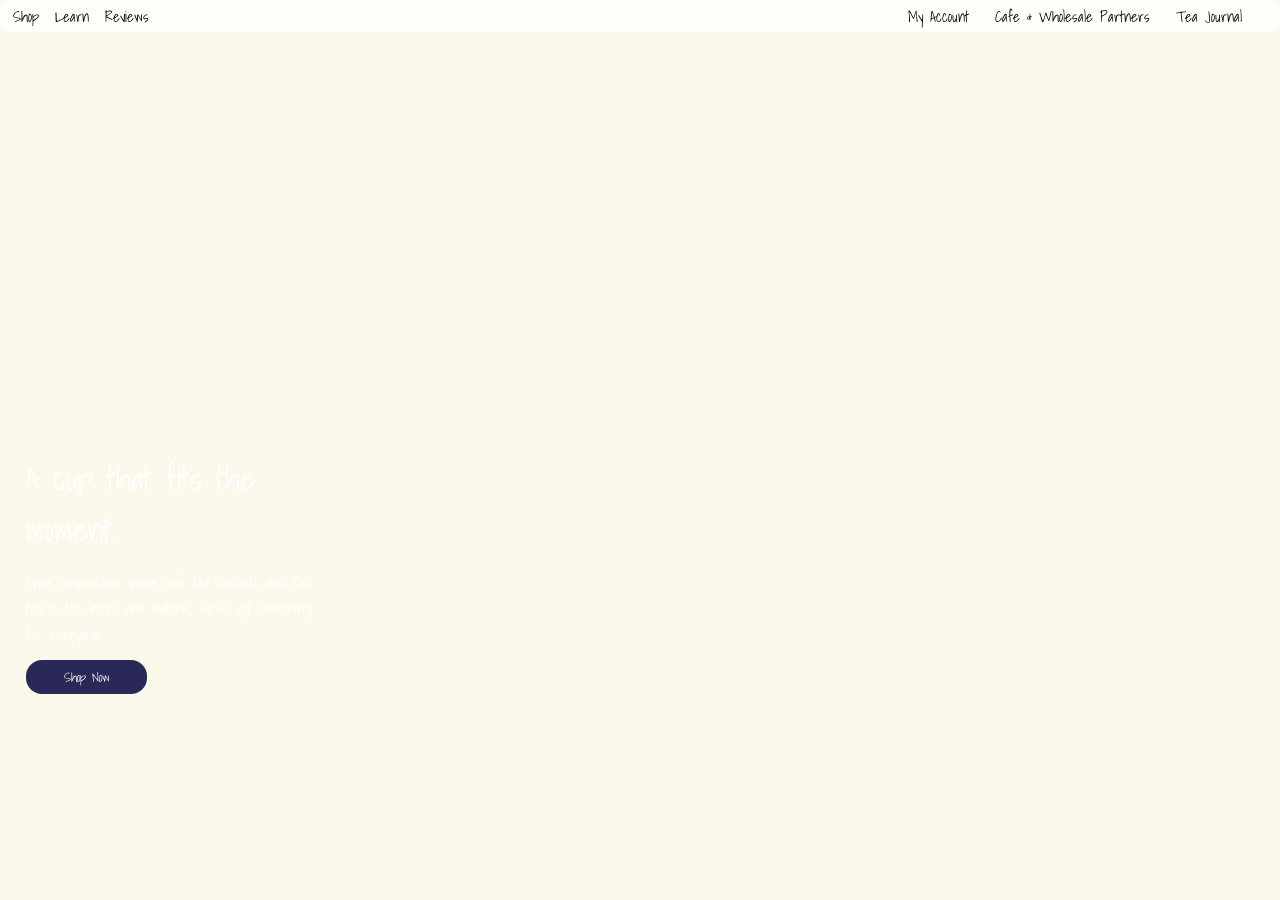
==== Practice_session_04.html @ cc4b5336 "initial update" ====
<!DOCTYPE html>
<html lang="en">

<head>
    <meta charset="UTF-8">
    <meta name="viewport" content="width=device-width, initial-scale=1.0">
    <title>Document</title>
    <link href="https://cdn.jsdelivr.net/npm/remixicon@4.9.0/fonts/remixicon.css" rel="stylesheet" />
    <link rel="stylesheet" href="session_04_styles.css">
</head>

<body>

    <main>
        <nav>
            <div class="nav-part-1">
                <h3>Shop</h3>
                <h3>Learn</h3>
                <h3>Reviews</h3>
            </div>
            <div class="nav-part-2">
                <img src="https://www.twoleavestea.com/cdn/shop/files/Twoleaves_logo.svg?v=1768205424&width=420" alt="">
            </div>
            <div class="nav-part-3">
                <h3>My Account</h3>
                <h3>Cafe & Wholesale Partners</h3>
                <h3>Tea Journal</h3>
                <i class="ri-shopping-bag-line"></i>
            </div>
        </nav>
        <section id="section-1">
            <h1>A cup that fits the moment.</h1>
            <p>From compostable whole leaf tea sachets and iced tea to tea lattes
                and matcha, we've got something for everyone.
            </p>
            <button>Shop Now</button>
        </section>
    </main>
</body>

</html>
---- session_04_styles.css ----
@font-face {
    font-family: reckless;
    src: url(./fonts/ShadowsIntoLight-Regular.ttf);
}
html, body{
    width: 100%;
    height: 100%;
}
*{
    margin: 0;
    padding: 0;
    box-sizing: border-box;
}
main{
    width: 100%;
    min-height: 100vh;
    background-color: #FBF9EB;
    
}
nav{
    width: 100%;
    background-color: #FFFEFB;
    display: flex;
    align-items: center;
    justify-content: space-between;
    font-family: reckless;
    padding: 0.3vw 1vw;
    border-radius: 1vw;
    font-size: 0.8rem;
    position: fixed;
    top: 0;
    left: 0;
}
nav .nav-part-1{
    display: flex;
    gap: 1rem;
    font-size: 0.8rem; 
    width: 33%;
}

.nav-part-1 h3{
    font-weight: 300;
}


.nav-part-2{
    width: 5vw;
    height: auto;
    display: flex;
    

}

.nav-part-2 img{
    width: 100%;
    object-fit: cover;
}

.nav-part-3{
    display:flex;
    width: 33%;
    gap: 2vw;
    align-items: center;
    justify-content: end;

}

.nav-part-3 h3{
    font-weight: 300;
}


.nav-part-3 svg{
    width: 2vw;

}


#section-1{
    width: 100%;
    height: 80vh;
    background-image: url(https://www.twoleavestea.com/cdn/shop/files/AlpineBerry.webp?v=1774284236&width=1280);
    background-size: contain;
    background-position: center;
    display: flex;
    justify-content: end;
    flex-direction: column;
    padding: 2vw;
    align-items: start;
    gap: 1vw;
}

#section-1 h1{
    font-size: 2rem;
    max-width: 18vw;
    font-family: reckless;
    color: white;
    font-weight: 300;

}

#section-1 p{
    font-size: 1rem;
    font-family: reckless;
    font-weight: 300;
    max-width: 23vw;
    color: white;

}

#section-1 button{
    padding: 0.5vw 3vw;
    border: none;
    background-color: #2a2857;
    color: white;
    font-family: reckless;
    border-radius: 1rem;
}

@media (min-width:768px){

}

@media (min-width:1024px){

}
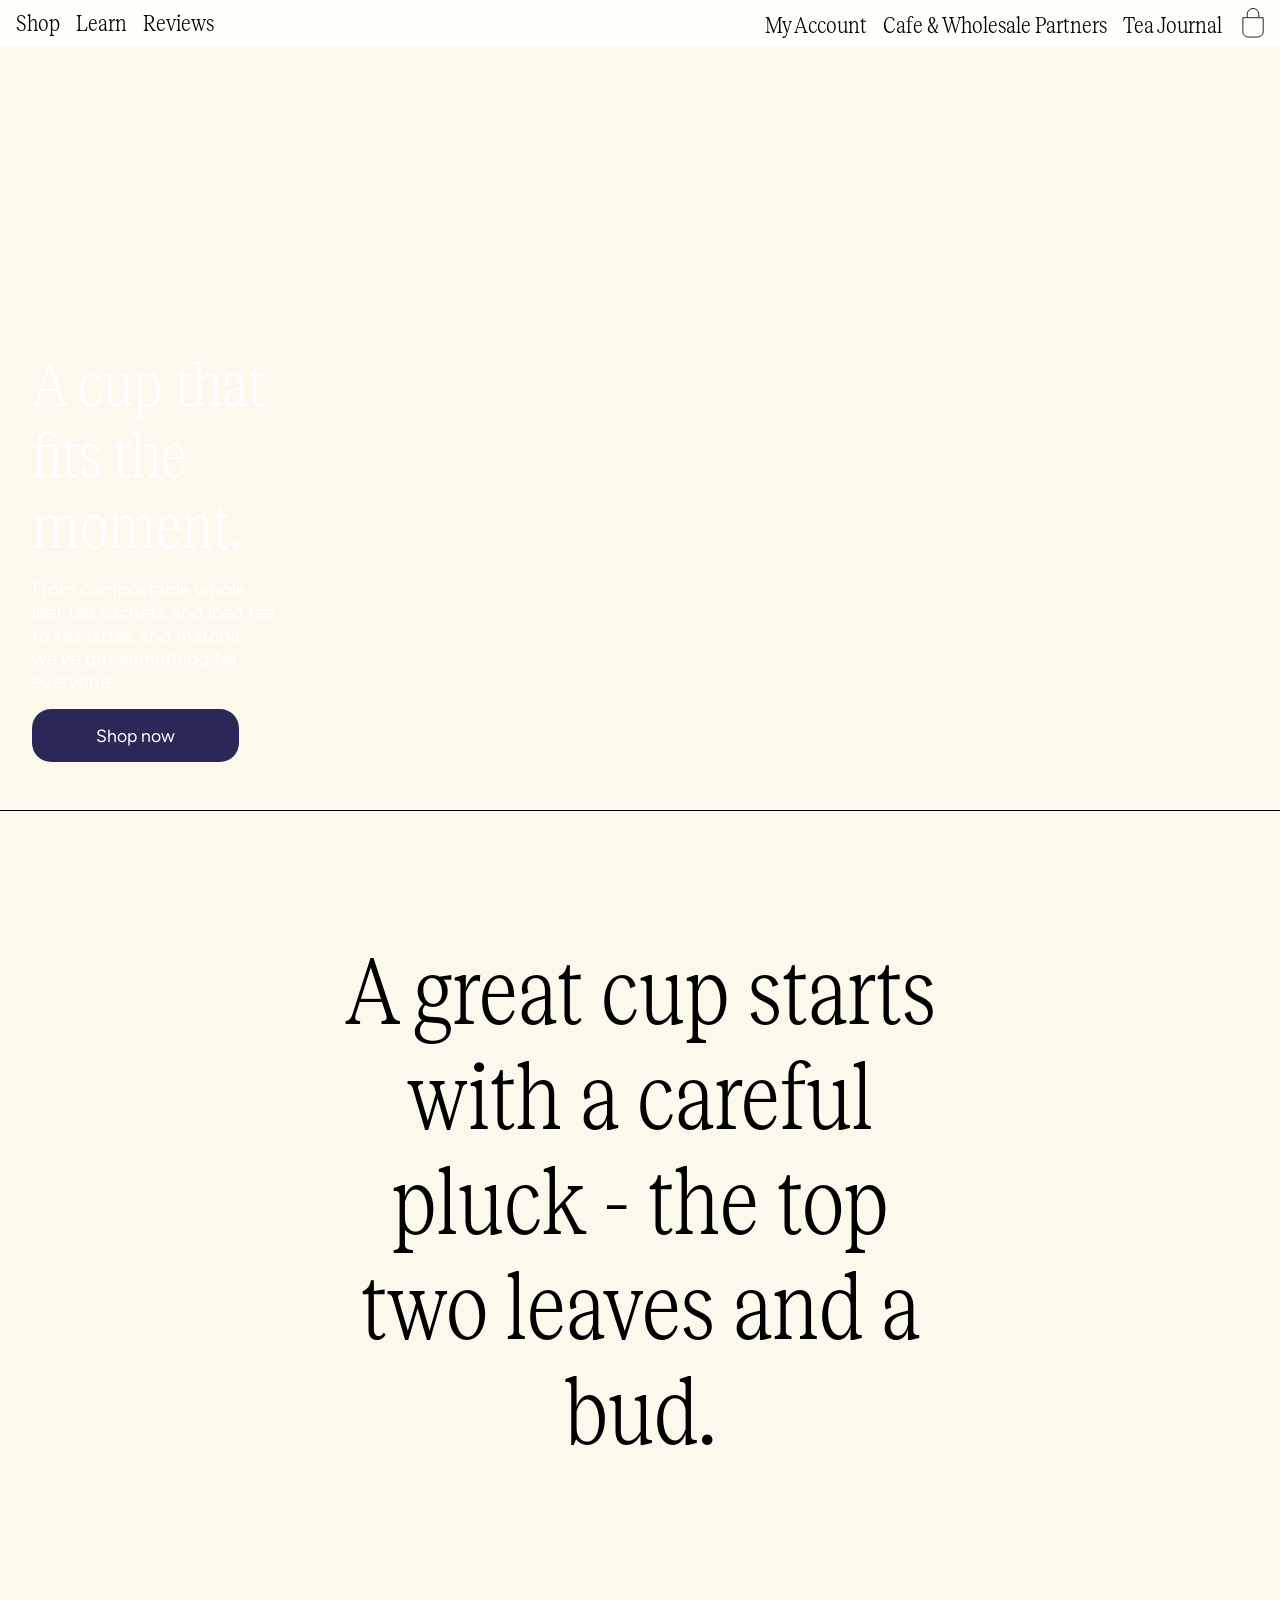
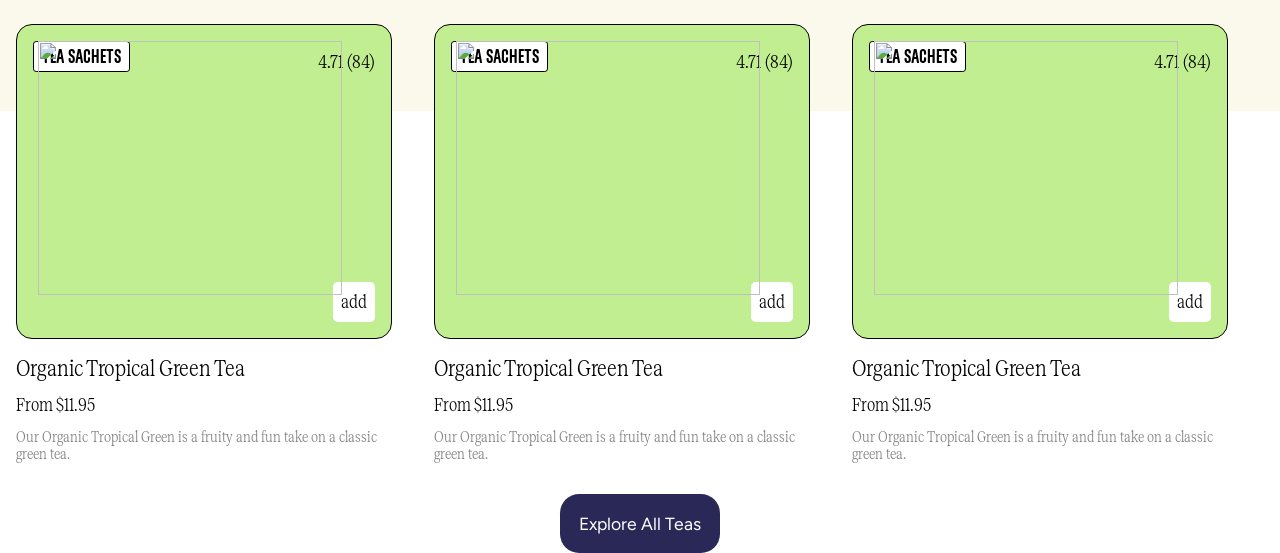
==== commit 7950aec7: "structure done" ====
--- a/Practice_session_04.html
+++ b/Practice_session_04.html
@@ -1,41 +1,244 @@
-<!DOCTYPE html>
+<!doctype html>
 <html lang="en">
-
-<head>
-    <meta charset="UTF-8">
-    <meta name="viewport" content="width=device-width, initial-scale=1.0">
+  <head>
+    <meta charset="UTF-8" />
+    <meta name="viewport" content="width=device-width, initial-scale=1.0" />
     <title>Document</title>
-    <link href="https://cdn.jsdelivr.net/npm/remixicon@4.9.0/fonts/remixicon.css" rel="stylesheet" />
-    <link rel="stylesheet" href="session_04_styles.css">
-</head>
-
-<body>
-
+    <link rel="stylesheet" href="session_04_styles.css" />
+    <link
+      href="https://cdn.jsdelivr.net/npm/remixicon@4.9.0/fonts/remixicon.css"
+      rel="stylesheet"
+    />
+  </head>
+
+  <body>
     <main>
-        <nav>
-            <div class="nav-part-1">
-                <h3>Shop</h3>
-                <h3>Learn</h3>
-                <h3>Reviews</h3>
-            </div>
-            <div class="nav-part-2">
-                <img src="https://www.twoleavestea.com/cdn/shop/files/Twoleaves_logo.svg?v=1768205424&width=420" alt="">
-            </div>
-            <div class="nav-part-3">
-                <h3>My Account</h3>
-                <h3>Cafe & Wholesale Partners</h3>
-                <h3>Tea Journal</h3>
-                <i class="ri-shopping-bag-line"></i>
-            </div>
-        </nav>
-        <section id="section-1">
-            <h1>A cup that fits the moment.</h1>
-            <p>From compostable whole leaf tea sachets and iced tea to tea lattes
-                and matcha, we've got something for everyone.
-            </p>
-            <button>Shop Now</button>
-        </section>
+      <nav>
+        <i id="menu-icon" class="ri-menu-line"></i>
+        <div class="nav-part-1">
+          <h3>Shop</h3>
+          <h3>Learn</h3>
+          <h3>Reviews</h3>
+        </div>
+        <div class="nav-part-2">
+          <img
+            src="https://www.twoleavestea.com/cdn/shop/files/Twoleaves_logo.svg?v=1768205424&width=420"
+            alt=""
+          />
+        </div>
+        <div class="nav-part-3">
+          <h3>My Account</h3>
+          <h3>Cafe & Wholesale Partners</h3>
+          <h3>Tea Journal</h3>
+          <svg
+            width="18"
+            height="31"
+            viewBox="0 0 18 31"
+            fill="none"
+            xmlns="http://www.w3.org/2000/svg"
+            data-acsb-hidden="true"
+            role="presentation"
+          >
+            <path
+              d="M21.5 10V24.5C21.5 27.5376 19.0376 30 16 30H6C2.96243 30 0.5 27.5376 0.5 24.5V10H21.5Z"
+              stroke="#201C1A"
+            ></path>
+            <path
+              d="M5 9.5V6.5C5 3.18629 7.68629 0.5 11 0.5C14.3137 0.5 17 3.18629 17 6.5V9.5"
+              stroke="#201C1A"
+            ></path>
+          </svg>
+        </div>
+      </nav>
+
+      <section id="section-1">
+        <h1>A cup that fits the moment.</h1>
+        <p>
+          From compostable whole leaf tea sachets and iced tea to tea lattes and
+          matcha, we’ve got something for everyone.
+        </p>
+        <button>Shop now</button>
+      </section>
+      <section id="section-2">
+        <div class="section2-text">
+          <h1>
+          A great cup starts with a careful pluck - the top two leaves and a
+          bud.
+        </h1>
+        </div>
+        <button class="btn-1">
+          Best Sellers
+        </button>
+
+        <div class="card-container">
+          <div class="card">
+            <div class="card-top">
+              <img src="https://www.twoleavestea.com/cdn/shop/files/organic_tropical_green_tea_sachet_featured.webp?v=1771579242&width=525.0" alt="">
+            <div class="card-top-text">
+              <button>TEA Sachets</button>
+              <span><i class="ri-star-s-fill"></i> 4.71 (84)</span>
+            </div>
+              <div class="card-btm-text">
+              <i class="ri-add-fill"></i>
+              <span>add</span>
+            </div>
+            </div>
+           <div class="card-btm">
+             <h1>Organic Tropical Green Tea</h1>
+            <h3>From $11.95</h3>
+           <p> Our Organic Tropical Green is a fruity and fun take on a classic green tea.</p>
+           </div>
+          </div>
+          <div class="card">
+            <div class="card-top">
+              <img src="https://www.twoleavestea.com/cdn/shop/files/organic_tropical_green_tea_sachet_featured.webp?v=1771579242&width=525.0" alt="">
+            <div class="card-top-text">
+              <button>TEA Sachets</button>
+              <span><i class="ri-star-s-fill"></i> 4.71 (84)</span>
+            </div>
+              <div class="card-btm-text">
+              <i class="ri-add-fill"></i>
+              <span>add</span>
+            </div>
+            </div>
+           <div class="card-btm">
+             <h1>Organic Tropical Green Tea</h1>
+            <h3>From $11.95</h3>
+           <p> Our Organic Tropical Green is a fruity and fun take on a classic green tea.</p>
+           </div>
+          </div>
+          <div class="card">
+            <div class="card-top">
+              <img src="https://www.twoleavestea.com/cdn/shop/files/organic_tropical_green_tea_sachet_featured.webp?v=1771579242&width=525.0" alt="">
+            <div class="card-top-text">
+              <button>TEA Sachets</button>
+              <span><i class="ri-star-s-fill"></i> 4.71 (84)</span>
+            </div>
+              <div class="card-btm-text">
+              <i class="ri-add-fill"></i>
+              <span>add</span>
+            </div>
+            </div>
+           <div class="card-btm">
+             <h1>Organic Tropical Green Tea</h1>
+            <h3>From $11.95</h3>
+           <p> Our Organic Tropical Green is a fruity and fun take on a classic green tea.</p>
+           </div>
+          </div>
+          <div class="card">
+            <div class="card-top">
+              <img src="https://www.twoleavestea.com/cdn/shop/files/organic_tropical_green_tea_sachet_featured.webp?v=1771579242&width=525.0" alt="">
+            <div class="card-top-text">
+              <button>TEA Sachets</button>
+              <span><i class="ri-star-s-fill"></i> 4.71 (84)</span>
+            </div>
+              <div class="card-btm-text">
+              <i class="ri-add-fill"></i>
+              <span>add</span>
+            </div>
+            </div>
+           <div class="card-btm">
+             <h1>Organic Tropical Green Tea</h1>
+            <h3>From $11.95</h3>
+           <p> Our Organic Tropical Green is a fruity and fun take on a classic green tea.</p>
+           </div>
+          </div>
+          <div class="card">
+            <div class="card-top">
+              <img src="https://www.twoleavestea.com/cdn/shop/files/organic_tropical_green_tea_sachet_featured.webp?v=1771579242&width=525.0" alt="">
+            <div class="card-top-text">
+              <button>TEA Sachets</button>
+              <span><i class="ri-star-s-fill"></i> 4.71 (84)</span>
+            </div>
+              <div class="card-btm-text">
+              <i class="ri-add-fill"></i>
+              <span>add</span>
+            </div>
+            </div>
+           <div class="card-btm">
+             <h1>Organic Tropical Green Tea</h1>
+            <h3>From $11.95</h3>
+           <p> Our Organic Tropical Green is a fruity and fun take on a classic green tea.</p>
+           </div>
+          </div>
+          <div class="card">
+            <div class="card-top">
+              <img src="https://www.twoleavestea.com/cdn/shop/files/organic_tropical_green_tea_sachet_featured.webp?v=1771579242&width=525.0" alt="">
+            <div class="card-top-text">
+              <button>TEA Sachets</button>
+              <span><i class="ri-star-s-fill"></i> 4.71 (84)</span>
+            </div>
+              <div class="card-btm-text">
+              <i class="ri-add-fill"></i>
+              <span>add</span>
+            </div>
+            </div>
+           <div class="card-btm">
+             <h1>Organic Tropical Green Tea</h1>
+            <h3>From $11.95</h3>
+           <p> Our Organic Tropical Green is a fruity and fun take on a classic green tea.</p>
+           </div>
+          </div>
+          <div class="card">
+            <div class="card-top">
+              <img src="https://www.twoleavestea.com/cdn/shop/files/organic_tropical_green_tea_sachet_featured.webp?v=1771579242&width=525.0" alt="">
+            <div class="card-top-text">
+              <button>TEA Sachets</button>
+              <span><i class="ri-star-s-fill"></i> 4.71 (84)</span>
+            </div>
+              <div class="card-btm-text">
+              <i class="ri-add-fill"></i>
+              <span>add</span>
+            </div>
+            </div>
+           <div class="card-btm">
+             <h1>Organic Tropical Green Tea</h1>
+            <h3>From $11.95</h3>
+           <p> Our Organic Tropical Green is a fruity and fun take on a classic green tea.</p>
+           </div>
+          </div>
+          <div class="card">
+            <div class="card-top">
+              <img src="https://www.twoleavestea.com/cdn/shop/files/organic_tropical_green_tea_sachet_featured.webp?v=1771579242&width=525.0" alt="">
+            <div class="card-top-text">
+              <button>TEA Sachets</button>
+              <span><i class="ri-star-s-fill"></i> 4.71 (84)</span>
+            </div>
+              <div class="card-btm-text">
+              <i class="ri-add-fill"></i>
+              <span>add</span>
+            </div>
+            </div>
+           <div class="card-btm">
+             <h1>Organic Tropical Green Tea</h1>
+            <h3>From $11.95</h3>
+           <p> Our Organic Tropical Green is a fruity and fun take on a classic green tea.</p>
+           </div>
+          </div>
+          <div class="card">
+            <div class="card-top">
+              <img src="https://www.twoleavestea.com/cdn/shop/files/organic_tropical_green_tea_sachet_featured.webp?v=1771579242&width=525.0" alt="">
+            <div class="card-top-text">
+              <button>TEA Sachets</button>
+              <span><i class="ri-star-s-fill"></i> 4.71 (84)</span>
+            </div>
+              <div class="card-btm-text">
+              <i class="ri-add-fill"></i>
+              <span>add</span>
+            </div>
+            </div>
+           <div class="card-btm">
+             <h1>Organic Tropical Green Tea</h1>
+            <h3>From $11.95</h3>
+           <p> Our Organic Tropical Green is a fruity and fun take on a classic green tea.</p>
+           </div>
+          </div>
+        </div>
+
+        <div class="btn-container">
+          <button class="btm-btn">Explore All Teas</button>
+        </div>
+      </section>
     </main>
-</body>
-
+  </body>
 </html>
--- a/session_04_styles.css
+++ b/session_04_styles.css
@@ -1,126 +1,377 @@
 @font-face {
-    font-family: reckless;
-    src: url(./fonts/ShadowsIntoLight-Regular.ttf);
-}
-html, body{
+    font-family: Reckless;
+    src: url(./fonts//RecklessCondensedS-TRIAL-Book.woff);
+}
+
+@font-face {
+    font-family: Figtree;
+    src: url(./fonts/figtree_n4.3c0838aba1701047e60be6a99a1b0a40ce9b8419.woff2);
+}
+
+@font-face {
+    font-family:  Midnight;
+    src: url(./fonts//midnight-sans-rd-12-medium-trial.otf);
+}
+*{
+  margin: 0;
+  padding: 0;
+  box-sizing: border-box;
+}
+html,body{
     width: 100%;
     height: 100%;
 }
-*{
-    margin: 0;
-    padding: 0;
-    box-sizing: border-box;
-}
 main{
     width: 100%;
-    min-height: 100vh;
+    min-height: 100vh;/* min height is used for giving minimum height to element*/
     background-color: #FBF9EB;
-    
-}
+   
+ 
+
+}
+
 nav{
-    width: 100%;
-    background-color: #FFFEFB;
+   width: 100%;
+ background-color: #FFFEFB;
+ display: flex;
+ align-items: center;
+ justify-content: space-between;
+ font-family: Reckless;
+  padding: 0.8rem 1rem;
+   font-size: 0.8rem;
+   position: sticky;
+
+}
+nav i{
+    font-size: 2rem;
+    width: 33%;
+}
+nav .nav-part-1{
+    display: flex;
+    gap: 1rem;
+    width: 33%;
+    display: none;
+   
+}
+.nav-part-1 h3{
+font-weight: 300;
+}
+
+nav .nav-part-2{
+    width: 20%;
+    height: auto;
+    display: flex;
+    
+}
+
+.nav-part-2 img{
+    width: 100%;
+    object-fit: cover;
+}
+
+.nav-part-3{
+    display: flex;
+    width: 30%;
+   gap: 2rem;
+   align-items: center;
+    justify-content: end;
+    
+}
+
+.nav-part-3 h3{
+font-weight: 300;
+display: none;
+}
+
+.nav-part-3 svg{
+   width: 30px;
+   height: 30px;
+
+}
+
+#section-1{
+    width: 100%;
+    height: 85vh;
+    background-image: url(https://www.twoleavestea.com/cdn/shop/files/AlpineBerry_mobile.webp?v=1774284087&width=720);
+    background-size: cover;
+    background-position: center;
+    display: flex;
+    justify-content: end;
+    flex-direction: column;
+    padding: 3rem 0.5rem;
+    gap: 1rem;
+    text-align: center;
+    border-bottom: 1px solid #000;
+}
+
+#section-1 h1{
+    font-size: clamp(3.5rem,5vw,5rem);
+font-family: Reckless;
+color: white;
+font-weight: 500;
+
+}
+
+#section-1 p{
+    font-size: clamp(1.2rem,1vw,1rem);
+    font-family: Figtree;
+    font-weight: 400;       
+    color: white;
+}
+
+#section-1 button{
+   
+    padding: 1.2rem;
+    border: none;
+    background-color: #2A2857;
+    color: white;
+    font-family: Figtree;
+    border-radius: 1.2rem;
+    font-size: 1.1rem;
+}
+
+#section-2{
+    width: 100%;
+    height: 100vh;
+    padding: 8rem 1rem;
+    
+}
+
+#section-2 .section2-text{
+    width: 100%;
     display: flex;
     align-items: center;
+    justify-content: center;
+    font-family: Reckless;
+       text-align: center;
+}
+
+.section2-text h1{
+     font-size: clamp(2.2rem,8vw,6rem);
+     font-weight: 300;
+     width: 80%;
+  
+}
+
+
+#section-2 .btn-1{
+    padding: 0.1rem 0.5rem;
+    font-size: 3rem;
+    font-family: Midnight;
+    font-weight: 600;
+    background-color: #DAAEEA;
+    border-radius: 1.2rem;
+    text-transform: uppercase;
+    margin-top: 5rem;
+    rotate: -5deg;
+    letter-spacing: 2px;
+}
+
+#section-2 .card-container{
+    width: 100%;
+    padding: 2rem 0;
+    display: flex;
+    overflow-x: auto;
+
+}
+.card-container::-webkit-scrollbar{
+  display: none;
+}
+.card{
+    display:flex ;
+    flex-direction: column;
+    gap: 1rem;
+    flex-shrink: 0;
+}
+.card-top{
+    width: 90%;
+    height: 35vh;
+    background-color: #C1EE91;
+    position: relative;
+    padding: 1rem;
+    display: flex;
+    flex-direction: column;
+    align-items: end;
     justify-content: space-between;
-    font-family: reckless;
-    padding: 0.3vw 1vw;
-    border-radius: 1vw;
-    font-size: 0.8rem;
-    position: fixed;
-    top: 0;
-    left: 0;
-}
-nav .nav-part-1{
-    display: flex;
-    gap: 1rem;
-    font-size: 0.8rem; 
-    width: 33%;
+    border-radius: 1rem;
+    border: 1px solid #000;
+    overflow: hidden;
+}
+
+.card-top-text{
+    width: 100%;
+    display: flex;
+    align-items: end;
+    justify-content: space-between;
+    
+}
+.card-top-text button{
+    padding: 0.2rem 0.5rem;
+    border-radius: 0.2rem;
+    border: 1px solid #000;
+   background-color: #fff;
+   font-family: Midnight;
+   font-size: 1.2rem;
+   text-transform: uppercase;
+   display: block;
+   
+   font-weight: 400;
+}
+.card-top-text span{
+    font-size: 1.2rem;
+    font-family: Reckless;
+}
+.card-top img{
+    height: 90%;
+    width: 90%;
+    object-fit: cover;
+    object-position: center;
+  position: absolute;
+  transition: all ease 0.3s;
+}
+
+
+.card-btm-text{
+    background-color: #fff;
+    padding: 0.6rem 0.5rem;
+    display: flex;
+    flex-direction: column;
+    align-items: center;
+    justify-content: center;
+    border-radius: 0.3rem;
+    font-family: Reckless;
+    font-size: 1.2rem;
+}
+
+.card-top:hover img{
+    scale: 1.1;
+}
+
+.card-btm{
+    display: flex;
+    flex-direction: column;
+    gap: 0.8rem;
+     font-family: Reckless;
+     align-items: start;
+}
+
+.card-btm h1{
+ font-family: 0.3rem;
+ font-weight: 100;
+}
+
+.card-btm h3{
+ font-family: 0.3rem;
+ font-weight: 100;
+}
+.card-btm p{
+ font-weight: 100;
+opacity: 0.5;
+width: 90%;
+}
+
+.btn-container{
+    width: 100%;
+    display: flex;
+    align-items: center;
+    justify-content: center;
+}
+.btm-btn{
+    
+   padding: 1.2rem;
+    border: none;
+    background-color: #2A2857;
+    color: white;
+    font-family: Figtree;
+    border-radius: 1.2rem;
+    font-size: 1.1rem;
+    
+}
+@media (min-width:768px) {
+    
+}
+
+@media (min-width:1024px) {
+
+    nav{
+   width: 100%;
+ background-color: #FFFEFB;
+ display: flex;
+ align-items: center;
+ justify-content: space-between;
+ font-family: Reckless;
+  padding: 0.5rem 1rem;
+   font-size: 0.8rem;
+   position: sticky;
+
+}
+    nav .nav-part-1{
+    display: flex;
+    gap: 1rem;
+    width: 30%;
+   
+   
+   
+}
+nav i{
+    display: none;
 }
 
 .nav-part-1 h3{
-    font-weight: 300;
-}
-
-
-.nav-part-2{
-    width: 5vw;
-    height: auto;
-    display: flex;
-    
-
-}
-
-.nav-part-2 img{
-    width: 100%;
-    object-fit: cover;
-}
-
+  font-size: 1.5rem;
+font-weight: 300;
+}
+
+nav .nav-part-2{
+    width: 5%;
+
+    display: flex;
+    
+}
 .nav-part-3{
-    display:flex;
-    width: 33%;
-    gap: 2vw;
-    align-items: center;
+    display: flex;
+    width: 40%;
+    gap: 1rem;
     justify-content: end;
-
-}
-
+    align-items: end;
+ 
+}
 .nav-part-3 h3{
-    font-weight: 300;
-}
-
-
-.nav-part-3 svg{
-    width: 2vw;
-
-}
-
+font-weight: 300;
+display: block;
+font-size: 1.5rem;
+white-space: nowrap;
+}
 
 #section-1{
     width: 100%;
-    height: 80vh;
-    background-image: url(https://www.twoleavestea.com/cdn/shop/files/AlpineBerry.webp?v=1774284236&width=1280);
-    background-size: contain;
-    background-position: center;
-    display: flex;
-    justify-content: end;
-    flex-direction: column;
-    padding: 2vw;
-    align-items: start;
-    gap: 1vw;
+   text-align: start;
+   padding: 3rem 2rem;
+   background-image: url(https://www.twoleavestea.com/cdn/shop/files/AlpineBerry.webp?v=1774284236&width=2250.0);
+   background-size: cover;
 }
 
 #section-1 h1{
-    font-size: 2rem;
-    max-width: 18vw;
-    font-family: reckless;
-    color: white;
-    font-weight: 300;
-
-}
-
+    width: 20%;
+}
 #section-1 p{
-    font-size: 1rem;
-    font-family: reckless;
-    font-weight: 300;
-    max-width: 23vw;
-    color: white;
-
+    width: 20%;
 }
 
 #section-1 button{
-    padding: 0.5vw 3vw;
-    border: none;
-    background-color: #2a2857;
-    color: white;
-    font-family: reckless;
-    border-radius: 1rem;
-}
-
-@media (min-width:768px){
-
-}
-
-@media (min-width:1024px){
-
+    width: fit-content;
+    padding: 1rem 4rem;
+    border-radius: 1.2rem,;
+}
+
+#section-2  .btn-1{
+   display: none;
+}
+.section2-text h1{
+    width: 50%;
+  
+}
+.card-container{
+    margin-top: 8rem;
+}
 }
